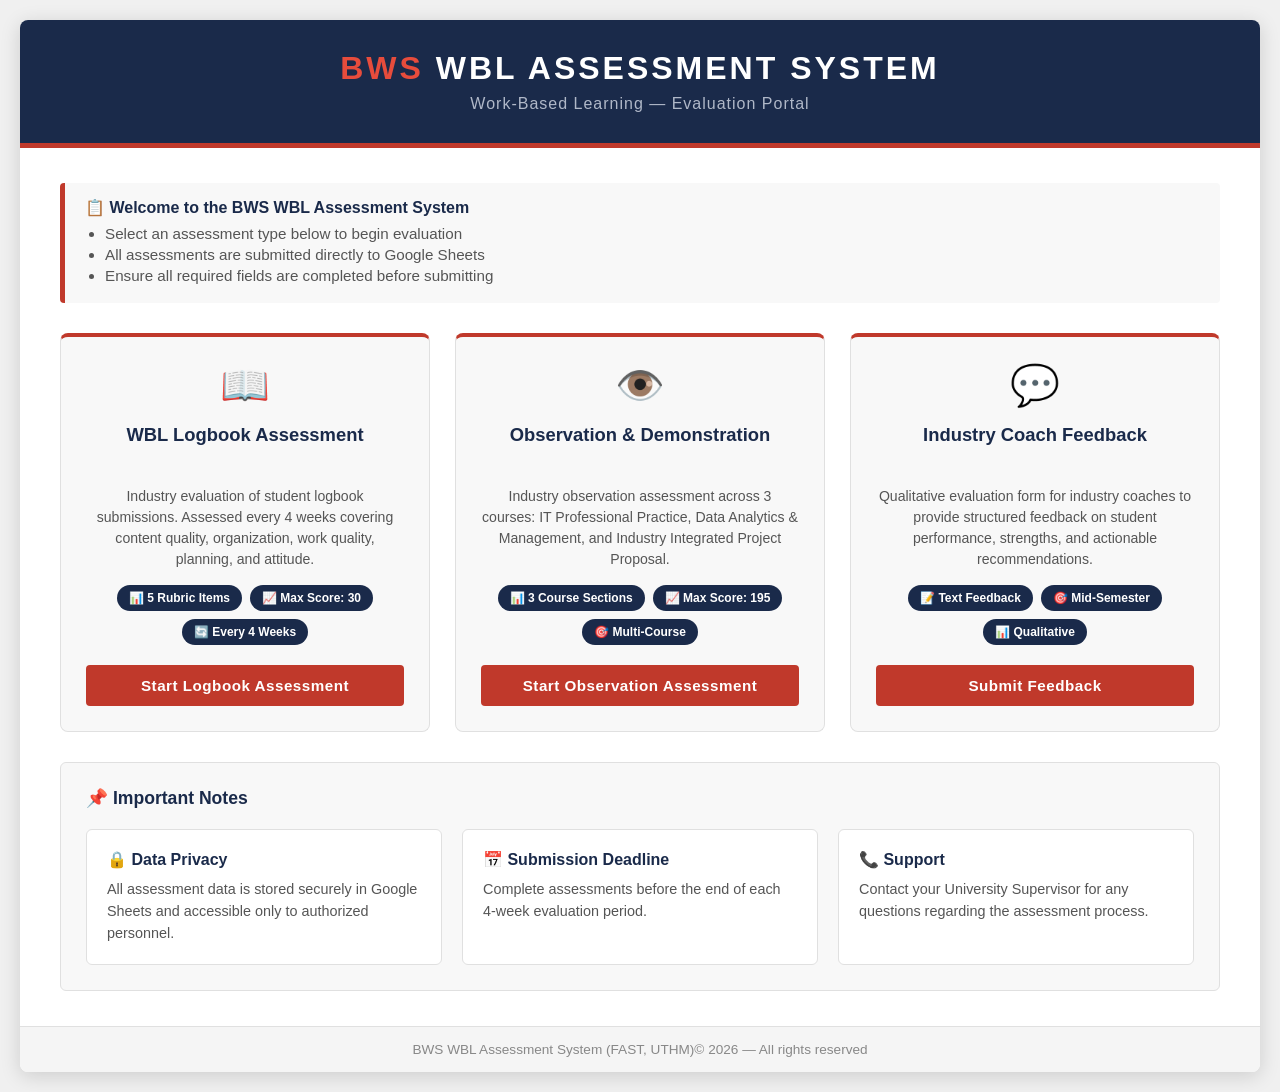
==== index.html @ a14b187d "Add files via upload" ====
<!DOCTYPE html>
<html lang="en">
<head>
    <meta charset="UTF-8">
    <meta name="viewport" content="width=device-width, initial-scale=1.0">
    <title>BWS WBL Assessment System</title>
    <link rel="stylesheet" href="css/style.css">
    <style>
        /* Additional styles for 3-column layout */
        .card-grid {
            display: grid;
            grid-template-columns: repeat(3, 1fr);
            gap: 25px;
            margin-bottom: 30px;
        }

        .assessment-card {
            background: #f8f8f8;
            border-radius: 8px;
            padding: 25px;
            border: 1px solid #e0e0e0;
            text-align: center;
            transition: all 0.3s;
            border-top: 4px solid #c0392b;
            display: flex;
            flex-direction: column;
        }

        .assessment-card:hover {
            box-shadow: 0 8px 25px rgba(0,0,0,0.1);
            transform: translateY(-3px);
        }

        .card-icon {
            font-size: 2.5em;
            margin-bottom: 15px;
        }

        .assessment-card h2 {
            color: #1a2a4a;
            margin-bottom: 12px;
            font-size: 1.15em;
            min-height: 50px;
        }

        .card-description {
            color: #555;
            line-height: 1.5;
            margin-bottom: 15px;
            font-size: 0.88em;
            flex-grow: 1;
        }

        .card-details {
            display: flex;
            justify-content: center;
            gap: 8px;
            margin-bottom: 20px;
            flex-wrap: wrap;
        }

        .detail-item {
            background: #1a2a4a;
            color: white;
            padding: 6px 12px;
            border-radius: 20px;
            font-size: 0.75em;
            font-weight: 600;
        }

        .card-btn {
            display: inline-block;
            background: #c0392b;
            color: white;
            padding: 12px 25px;
            border-radius: 4px;
            text-decoration: none;
            font-weight: 700;
            font-size: 0.95em;
            transition: all 0.3s;
            letter-spacing: 0.5px;
            margin-top: auto;
        }

        .card-btn:hover {
            background: #a93226;
            box-shadow: 0 4px 15px rgba(192, 57, 43, 0.4);
            transform: translateY(-1px);
        }

        /* Responsive: Stack on smaller screens */
        @media (max-width: 1024px) {
            .card-grid {
                grid-template-columns: repeat(2, 1fr);
            }
        }

        @media (max-width: 768px) {
            .card-grid {
                grid-template-columns: 1fr;
            }
            .assessment-card h2 {
                min-height: auto;
            }
        }
    </style>
</head>
<body>
    <div class="container">
        <!-- Header -->
        <div class="header">
            <h1><span class="bws">BWS</span> WBL ASSESSMENT SYSTEM</h1>
            <p class="subtitle">Work-Based Learning — Evaluation Portal</p>
        </div>

        <div class="content">
            <!-- Instructions -->
            <div class="instructions">
                <h3>📋 Welcome to the BWS WBL Assessment System</h3>
                <ul>
                    <li>Select an assessment type below to begin evaluation</li>
                    <li>All assessments are submitted directly to Google Sheets</li>
                    <li>Ensure all required fields are completed before submitting</li>
                </ul>
            </div>

            <!-- Assessment Selection Cards - 3 in One Row -->
            <div class="card-grid">
                <!-- Card 1: Logbook -->
                <div class="assessment-card">
                    <div class="card-icon">📖</div>
                    <h2>WBL Logbook Assessment</h2>
                    <p class="card-description">
                        Industry evaluation of student logbook submissions. Assessed every 4 weeks covering content quality, organization, work quality, planning, and attitude.
                    </p>
                    <div class="card-details">
                        <span class="detail-item">📊 5 Rubric Items</span>
                        <span class="detail-item">📈 Max Score: 30</span>
                        <span class="detail-item">🔄 Every 4 Weeks</span>
                    </div>
                    <a href="logbook.html" class="card-btn">Start Logbook Assessment</a>
                </div>

                <!-- Card 2: Observation -->
                <div class="assessment-card">
                    <div class="card-icon">👁️</div>
                    <h2>Observation & Demonstration</h2>
                    <p class="card-description">
                        Industry observation assessment across 3 courses: IT Professional Practice, Data Analytics & Management, and Industry Integrated Project Proposal.
                    </p>
                    <div class="card-details">
                        <span class="detail-item">📊 3 Course Sections</span>
                        <span class="detail-item">📈 Max Score: 195</span>
                        <span class="detail-item">🎯 Multi-Course</span>
                    </div>
                    <a href="observation.html" class="card-btn">Start Observation Assessment</a>
                </div>

                <!-- Card 3: Feedback -->
                <div class="assessment-card">
                    <div class="card-icon">💬</div>
                    <h2>Industry Coach Feedback</h2>
                    <p class="card-description">
                        Qualitative evaluation form for industry coaches to provide structured feedback on student performance, strengths, and actionable recommendations.
                    </p>
                    <div class="card-details">
                        <span class="detail-item">📝 Text Feedback</span>
                        <span class="detail-item">🎯 Mid-Semester</span>
                        <span class="detail-item">📊 Qualitative</span>
                    </div>
                    <a href="feedback.html" class="card-btn">Submit Feedback</a>
                </div>
            </div>

            <!-- Quick Info -->
            <div class="info-section">
                <h3>📌 Important Notes</h3>
                <div class="info-grid">
                    <div class="info-item">
                        <h4>🔒 Data Privacy</h4>
                        <p>All assessment data is stored securely in Google Sheets and accessible only to authorized personnel.</p>
                    </div>
                    <div class="info-item">
                        <h4>📅 Submission Deadline</h4>
                        <p>Complete assessments before the end of each 4-week evaluation period.</p>
                    </div>
                    <div class="info-item">
                        <h4>📞 Support</h4>
                        <p>Contact your University Supervisor for any questions regarding the assessment process.</p>
                    </div>
                </div>
            </div>
        </div>

        <!-- Footer -->
        <div class="footer">
            BWS WBL Assessment System (FAST, UTHM)&copy; 2026 — All rights reserved
        </div>
    </div>
</body>
</html>
---- css/style.css ----
/* ===== RESET & BASE ===== */
* {
    margin: 0;
    padding: 0;
    box-sizing: border-box;
}

body {
    font-family: 'Segoe UI', Tahoma, Geneva, Verdana, sans-serif;
    background-color: #f0f0f0;
    min-height: 100vh;
    padding: 20px;
    color: #333;
}

.container {
    max-width: 1400px;
    margin: 0 auto;
    background: white;
    border-radius: 8px;
    box-shadow: 0 4px 20px rgba(0,0,0,0.15);
    overflow: hidden;
}

/* ===== HEADER ===== */
.header {
    background: #1a2a4a;
    padding: 30px 40px;
    text-align: center;
    border-bottom: 5px solid #c0392b;
    position: relative;
}

.header h1 {
    color: #ffffff;
    font-size: 2em;
    letter-spacing: 3px;
    font-weight: 700;
}

.header h1 span.bws {
    color: #e74c3c;
}

.header .subtitle {
    color: #b0b8c8;
    font-size: 1em;
    margin-top: 8px;
    letter-spacing: 1px;
}

/* Back Button */
.back-btn {
    position: absolute;
    left: 20px;
    top: 50%;
    transform: translateY(-50%);
    background: rgba(255,255,255,0.1);
    color: white;
    padding: 10px 20px;
    border-radius: 4px;
    text-decoration: none;
    font-weight: 600;
    font-size: 0.9em;
    transition: background 0.3s;
    border: 1px solid rgba(255,255,255,0.2);
}

.back-btn:hover {
    background: rgba(255,255,255,0.2);
}

/* ===== CONTENT ===== */
.content {
    padding: 35px 40px;
}

/* ===== INSTRUCTIONS ===== */
.instructions {
    background: #f8f8f8;
    border-left: 5px solid #c0392b;
    padding: 15px 20px;
    margin-bottom: 30px;
    border-radius: 4px;
}

.instructions h3 {
    color: #1a2a4a;
    margin-bottom: 8px;
    font-size: 1em;
}

.instructions ul {
    color: #555;
    margin-left: 20px;
}

.instructions li {
    margin-bottom: 4px;
    font-size: 0.95em;
}

.required {
    color: #c0392b;
}

/* ===== FORM SECTION ===== */
.form-section {
    background: #f5f5f5;
    padding: 25px;
    border-radius: 6px;
    margin-bottom: 30px;
    border: 1px solid #e0e0e0;
}

.section-title {
    font-size: 1.2em;
    color: #1a2a4a;
    margin-bottom: 20px;
    font-weight: 700;
    padding-bottom: 10px;
    border-bottom: 2px solid #c0392b;
}

.form-row {
    display: grid;
    grid-template-columns: repeat(auto-fit, minmax(280px, 1fr));
    gap: 18px;
    margin-bottom: 18px;
}

.form-group {
    display: flex;
    flex-direction: column;
}

.form-group label {
    font-weight: 600;
    color: #1a2a4a;
    margin-bottom: 6px;
    font-size: 0.9em;
}

input, select {
    padding: 10px 12px;
    border: 1px solid #ccc;
    border-radius: 4px;
    font-size: 0.95em;
    transition: border-color 0.3s;
}

input:focus, select:focus {
    outline: none;
    border-color: #1a2a4a;
    box-shadow: 0 0 0 2px rgba(26, 42, 74, 0.15);
}

/* ===== RUBRIC TABLE ===== */
.rubric-table {
    width: 100%;
    border-collapse: collapse;
    margin-top: 15px;
    background: white;
    border-radius: 4px;
    overflow: hidden;
    border: 1px solid #ddd;
}

.rubric-table thead th {
    background: #1a2a4a;
    color: white;
    padding: 14px 15px;
    text-align: center;
    font-weight: 600;
    font-size: 0.9em;
    letter-spacing: 0.5px;
}

.rubric-table thead th:first-child {
    text-align: left;
}

.rubric-table tbody td {
    padding: 14px 15px;
    border-bottom: 1px solid #e8e8e8;
    vertical-align: top;
}

.rubric-table tbody tr:nth-child(even) {
    background: #f9f9f9;
}

.rubric-table tbody tr:hover {
    background: #eef2f7;
}

.item-number {
    background: #c0392b;
    color: white;
    width: 28px;
    height: 28px;
    border-radius: 50%;
    display: inline-flex;
    align-items: center;
    justify-content: center;
    font-weight: 700;
    font-size: 0.85em;
    margin-right: 10px;
    flex-shrink: 0;
}

.item-cell {
    display: flex;
    flex-direction: column;
}

.item-title {
    font-weight: 700;
    color: #1a2a4a;
    font-size: 0.95em;
    margin-bottom: 8px;
}

.item-description {
    color: #555;
    font-size: 0.85em;
    line-height: 1.5;
}

.level-col {
    text-align: center;
    font-weight: 700;
    color: #c0392b;
    font-size: 1em;
    vertical-align: middle !important;
}

.score-dropdown {
    width: 130px;
    padding: 8px 10px;
    border: 1px solid #ccc;
    border-radius: 4px;
    font-size: 0.9em;
    cursor: pointer;
    background: white;
}

.score-dropdown:focus {
    outline: none;
    border-color: #1a2a4a;
}

.weightage-col {
    text-align: center;
    font-weight: 700;
    color: #1a2a4a;
    font-size: 1em;
    vertical-align: middle !important;
}

.score-col {
    text-align: center;
    font-weight: 700;
    font-size: 1.15em;
    color: #c0392b;
    vertical-align: middle !important;
}

/* ===== TOTAL SECTION ===== */
.total-section {
    background: #1a2a4a;
    color: white;
    padding: 20px 25px;
    border-radius: 6px;
    margin-top: 20px;
    display: flex;
    justify-content: flex-end;
    align-items: center;
    gap: 15px;
    border: 2px solid #c0392b;
}

.total-label {
    font-size: 1.2em;
    font-weight: 600;
    letter-spacing: 1px;
}

.total-score {
    font-size: 2.2em;
    font-weight: 700;
    color: #e74c3c;
}

.total-max {
    color: #b0b8c8;
    font-size: 1.1em;
}

/* ===== COURSE SECTION ===== */
.course-title {
    background: #1a2a4a;
    color: white;
    padding: 12px 20px;
    font-size: 1.1em;
    font-weight: 700;
    margin: 25px 0 15px 0;
    border-radius: 4px;
    border-left: 5px solid #c0392b;
}

.section-total {
    background: #c0392b;
    color: white;
    padding: 15px 20px;
    border-radius: 4px;
    margin-top: 15px;
    text-align: right;
    font-size: 1.2em;
    font-weight: 700;
}

.section-total span {
    color: #fff;
    margin-left: 10px;
    font-size: 1.4em;
}

.grand-total-section {
    background: linear-gradient(135deg, #1a2a4a 0%, #2c3e50 100%);
    color: white;
    padding: 25px 30px;
    border-radius: 6px;
    margin-top: 30px;
    display: flex;
    justify-content: flex-end;
    align-items: center;
    gap: 20px;
    border: 3px solid #c0392b;
}

.grand-total-label {
    font-size: 1.4em;
    font-weight: 700;
    letter-spacing: 1px;
}

.grand-total-score {
    font-size: 2.5em;
    font-weight: 700;
    color: #e74c3c;
}

.grand-total-max {
    color: #b0b8c8;
    font-size: 1.2em;
}

.total-row {
    background: #1a2a4a !important;
    color: white;
    font-weight: 700;
}

.total-row td {
    border-bottom: none;
}

.total-label {
    text-align: right;
    padding-right: 15px;
}

.total-value {
    color: #e74c3c;
    font-size: 1.2em;
}

/* ===== SUBMIT BUTTON ===== */
.submit-btn {
    background: #c0392b;
    color: white;
    padding: 16px 40px;
    border: none;
    border-radius: 4px;
    font-size: 1.1em;
    font-weight: 700;
    cursor: pointer;
    width: 100%;
    margin-top: 30px;
    transition: all 0.3s;
    letter-spacing: 1px;
}

.submit-btn:hover {
    background: #a93226;
    box-shadow: 0 4px 15px rgba(192, 57, 43, 0.4);
    transform: translateY(-1px);
}

.submit-btn:active {
    transform: translateY(0);
}

/* ===== MESSAGES ===== */
.success-message {
    display: none;
    background: #e8f5e9;
    border: 1px solid #a5d6a7;
    border-left: 5px solid #4caf50;
    color: #2e7d32;
    padding: 18px 20px;
    border-radius: 4px;
    margin-top: 20px;
    text-align: center;
    font-size: 1em;
    font-weight: 600;
}

.error-message {
    display: none;
    background: #ffebee;
    border: 1px solid #ef9a9a;
    border-left: 5px solid #c0392b;
    color: #c0392b;
    padding: 18px 20px;
    border-radius: 4px;
    margin-top: 20px;
    text-align: center;
    font-size: 1em;
    font-weight: 600;
}

/* ===== FOOTER ===== */
.footer {
    background: #f5f5f5;
    padding: 15px 40px;
    text-align: center;
    color: #888;
    font-size: 0.85em;
    border-top: 1px solid #e0e0e0;
}

/* ===== LANDING PAGE CARDS ===== */
.card-grid {
    display: grid;
    grid-template-columns: repeat(auto-fit, minmax(400px, 1fr));
    gap: 30px;
    margin-bottom: 30px;
}

.assessment-card {
    background: #f8f8f8;
    border-radius: 8px;
    padding: 30px;
    border: 1px solid #e0e0e0;
    text-align: center;
    transition: all 0.3s;
    border-top: 4px solid #c0392b;
}

.assessment-card:hover {
    box-shadow: 0 8px 25px rgba(0,0,0,0.1);
    transform: translateY(-3px);
}

.card-icon {
    font-size: 3em;
    margin-bottom: 15px;
}

.assessment-card h2 {
    color: #1a2a4a;
    margin-bottom: 15px;
    font-size: 1.3em;
}

.card-description {
    color: #555;
    line-height: 1.6;
    margin-bottom: 20px;
    font-size: 0.95em;
}

.card-details {
    display: flex;
    justify-content: center;
    gap: 15px;
    margin-bottom: 25px;
    flex-wrap: wrap;
}

.detail-item {
    background: #1a2a4a;
    color: white;
    padding: 8px 15px;
    border-radius: 20px;
    font-size: 0.85em;
    font-weight: 600;
}

.card-btn {
    display: inline-block;
    background: #c0392b;
    color: white;
    padding: 14px 30px;
    border-radius: 4px;
    text-decoration: none;
    font-weight: 700;
    font-size: 1em;
    transition: all 0.3s;
    letter-spacing: 0.5px;
}

.card-btn:hover {
    background: #a93226;
    box-shadow: 0 4px 15px rgba(192, 57, 43, 0.4);
    transform: translateY(-1px);
}

/* ===== INFO SECTION ===== */
.info-section {
    background: #f8f8f8;
    padding: 25px;
    border-radius: 6px;
    border: 1px solid #e0e0e0;
}

.info-section h3 {
    color: #1a2a4a;
    margin-bottom: 20px;
    font-size: 1.1em;
}

.info-grid {
    display: grid;
    grid-template-columns: repeat(auto-fit, minmax(250px, 1fr));
    gap: 20px;
}

.info-item {
    background: white;
    padding: 20px;
    border-radius: 6px;
    border: 1px solid #e0e0e0;
}

.info-item h4 {
    color: #1a2a4a;
    margin-bottom: 10px;
    font-size: 1em;
}

.info-item p {
    color: #555;
    line-height: 1.5;
    font-size: 0.9em;
}

/* ===== RESPONSIVE ===== */
@media (max-width: 768px) {
    .header {
        padding: 25px 20px;
    }
    .content {
        padding: 20px;
    }
    .form-row {
        grid-template-columns: 1fr;
    }
    .rubric-table {
        font-size: 0.85em;
    }
    .rubric-table th, .rubric-table td {
        padding: 10px 8px;
    }
    .score-dropdown {
        width: 110px;
    }
    .card-grid {
        grid-template-columns: 1fr;
    }
    .back-btn {
        position: static;
        transform: none;
        display: block;
        margin-bottom: 15px;
        text-align: center;
    }
	/* --- Back to Home Button Styles --- */
	.bottom-home-btn {
		display: inline-block;
		background: #1a2a4a; /* Navy */
		color: white;
		padding: 12px 28px;
		border-radius: 4px;
		text-decoration: none;
		font-weight: 600;
		font-size: 0.95em;
		transition: all 0.3s;
		border: 1px solid rgba(255,255,255,0.15);
	}

	.bottom-home-btn:hover {
		background: #2c3e50; /* Lighter Navy on hover */
		transform: translateY(-1px);
		box-shadow: 0 4px 12px rgba(26, 42, 74, 0.3);
	}
}
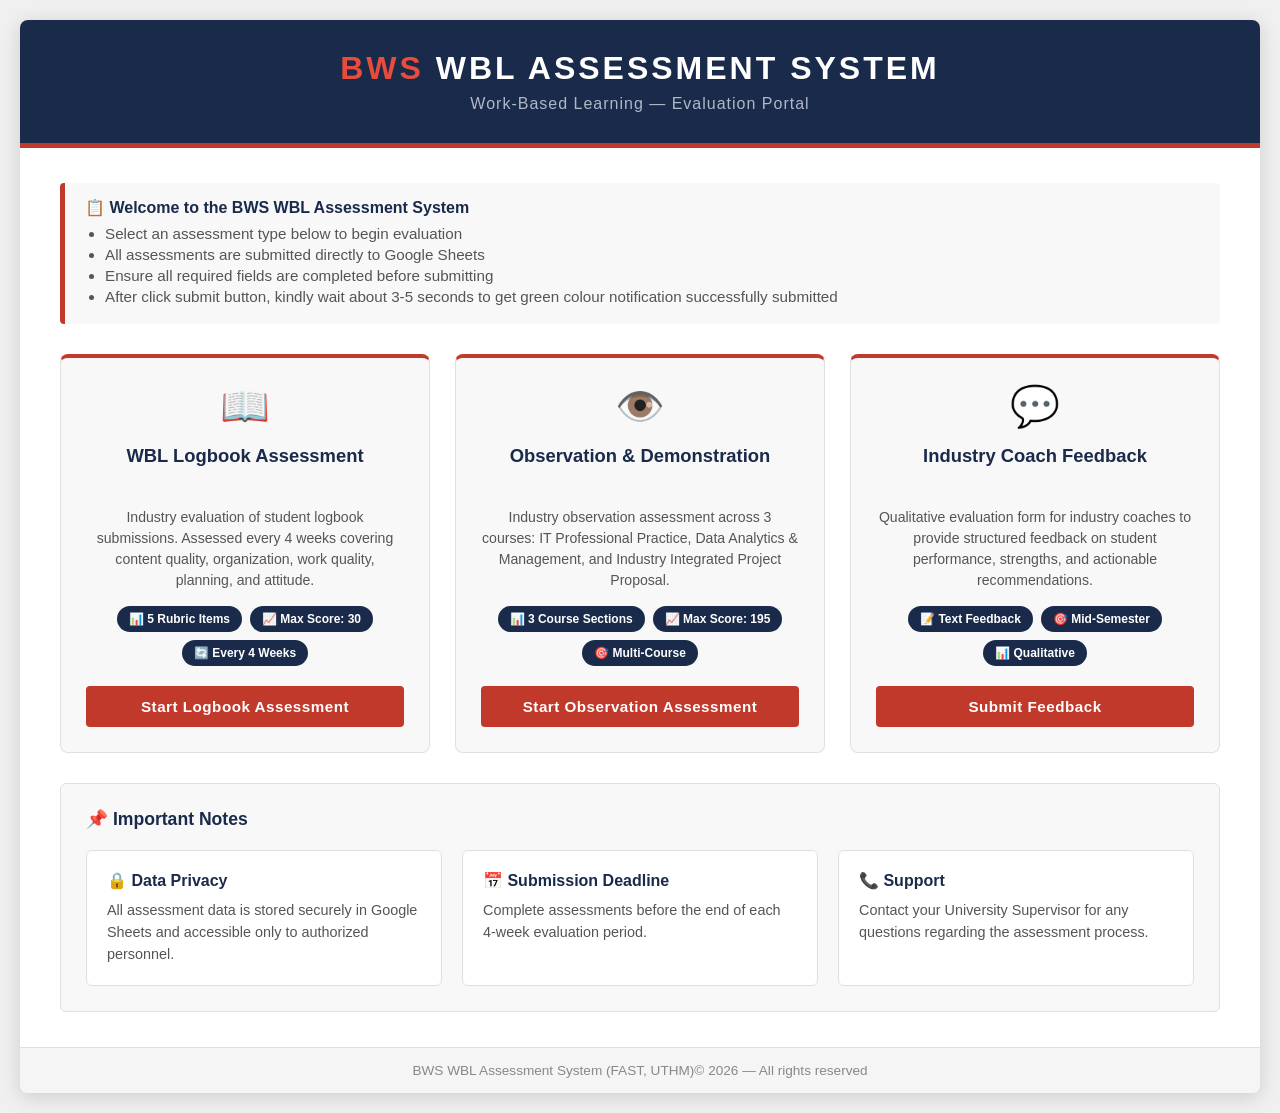
==== commit 6c6e2e43: "Update index.html" ====
--- a/index.html
+++ b/index.html
@@ -121,6 +121,7 @@
                     <li>Select an assessment type below to begin evaluation</li>
                     <li>All assessments are submitted directly to Google Sheets</li>
                     <li>Ensure all required fields are completed before submitting</li>
+                    <li>After click submit button, kindly wait about 3-5 seconds to get green colour notification successfully submitted</li>
                 </ul>
             </div>
 
@@ -198,4 +199,4 @@
         </div>
     </div>
 </body>
-</html>+</html>
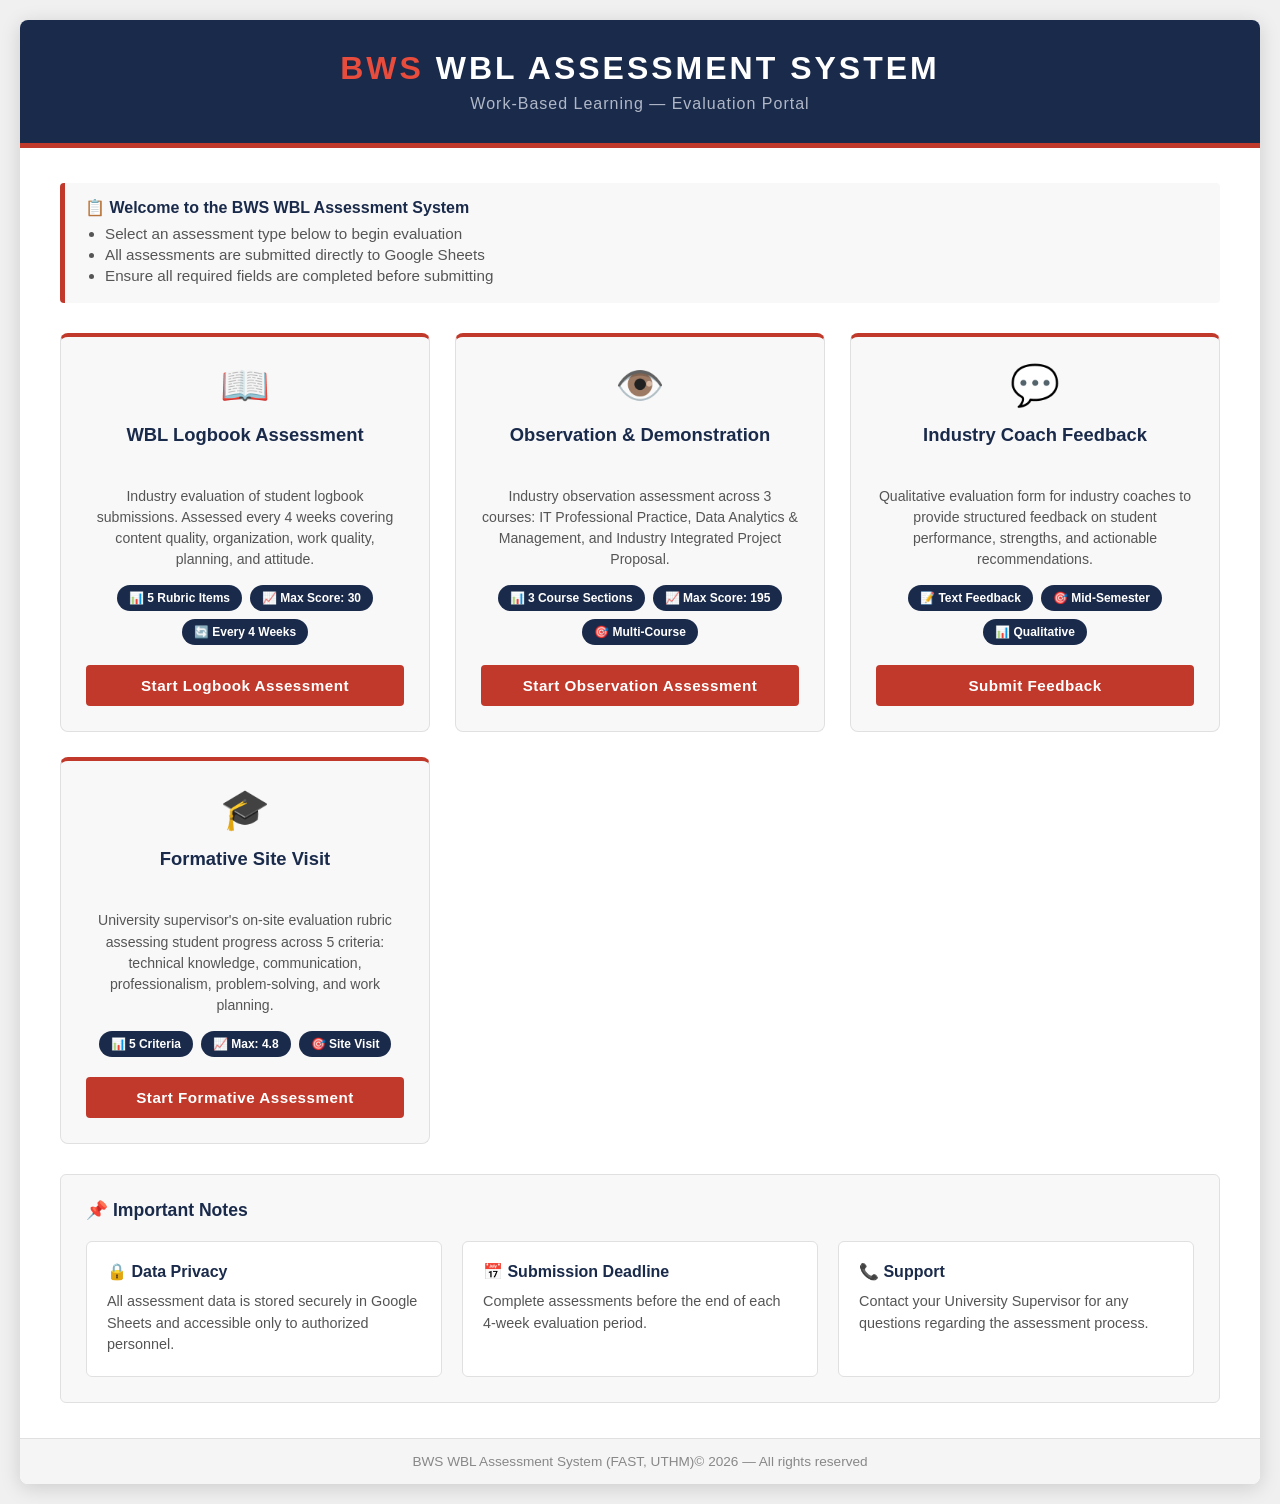
==== commit 5a0e2cf4: "Update index.html" ====
--- a/index.html
+++ b/index.html
@@ -121,7 +121,6 @@
                     <li>Select an assessment type below to begin evaluation</li>
                     <li>All assessments are submitted directly to Google Sheets</li>
                     <li>Ensure all required fields are completed before submitting</li>
-                    <li>After click submit button, kindly wait about 3-5 seconds to get green colour notification successfully submitted</li>
                 </ul>
             </div>
 
@@ -171,6 +170,24 @@
                     </div>
                     <a href="feedback.html" class="card-btn">Submit Feedback</a>
                 </div>
+				
+				<!-- Card 4: Formative Site Visit -->
+				<div class="assessment-card">
+					<div class="card-icon">🎓</div>
+					<h2>Formative Site Visit</h2>
+					<p class="card-description">
+						University supervisor's on-site evaluation rubric assessing student progress 
+						across 5 criteria: technical knowledge, communication, professionalism, 
+						problem-solving, and work planning.
+					</p>
+					<div class="card-details">
+						<span class="detail-item">📊 5 Criteria</span>
+						<span class="detail-item">📈 Max: 4.8</span>
+						<span class="detail-item">🎯 Site Visit</span>
+					</div>
+					<a href="formative.html" class="card-btn">Start Formative Assessment</a>
+				</div>
+				
             </div>
 
             <!-- Quick Info -->
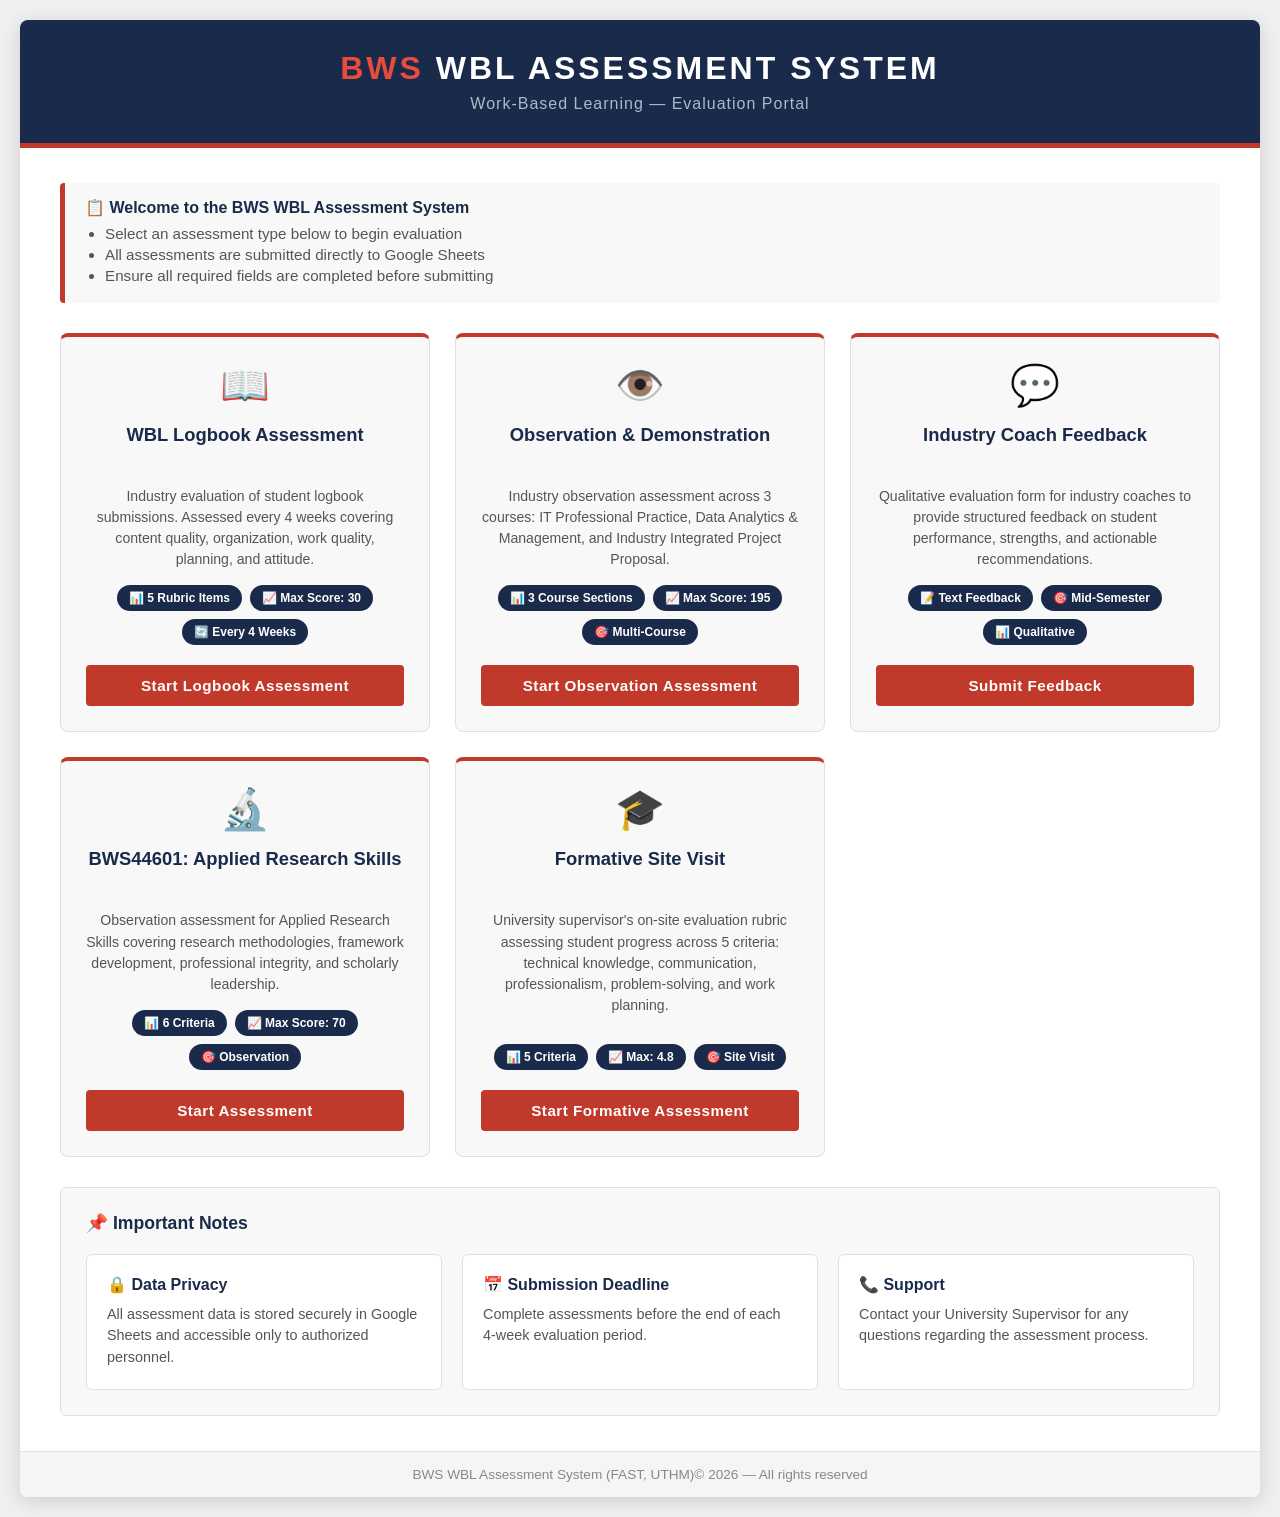
==== commit 82135dd1: "Update index.html" ====
--- a/index.html
+++ b/index.html
@@ -170,8 +170,25 @@
                     </div>
                     <a href="feedback.html" class="card-btn">Submit Feedback</a>
                 </div>
+
+				<!-- Card 4: BWS44601 Observation -->
+				<div class="assessment-card">
+					<div class="card-icon">🔬</div>
+					<h2>BWS44601: Applied Research Skills</h2>
+					<p class="card-description">
+						Observation assessment for Applied Research Skills covering research 
+						methodologies, framework development, professional integrity, and 
+						scholarly leadership.
+					</p>
+					<div class="card-details">
+						<span class="detail-item">📊 6 Criteria</span>
+						<span class="detail-item">📈 Max Score: 70</span>
+						<span class="detail-item">🎯 Observation</span>
+					</div>
+					<a href="observation_bws44601.html" class="card-btn">Start Assessment</a>
+				</div>
 				
-				<!-- Card 4: Formative Site Visit -->
+				<!-- Card 5: Formative Site Visit -->
 				<div class="assessment-card">
 					<div class="card-icon">🎓</div>
 					<h2>Formative Site Visit</h2>
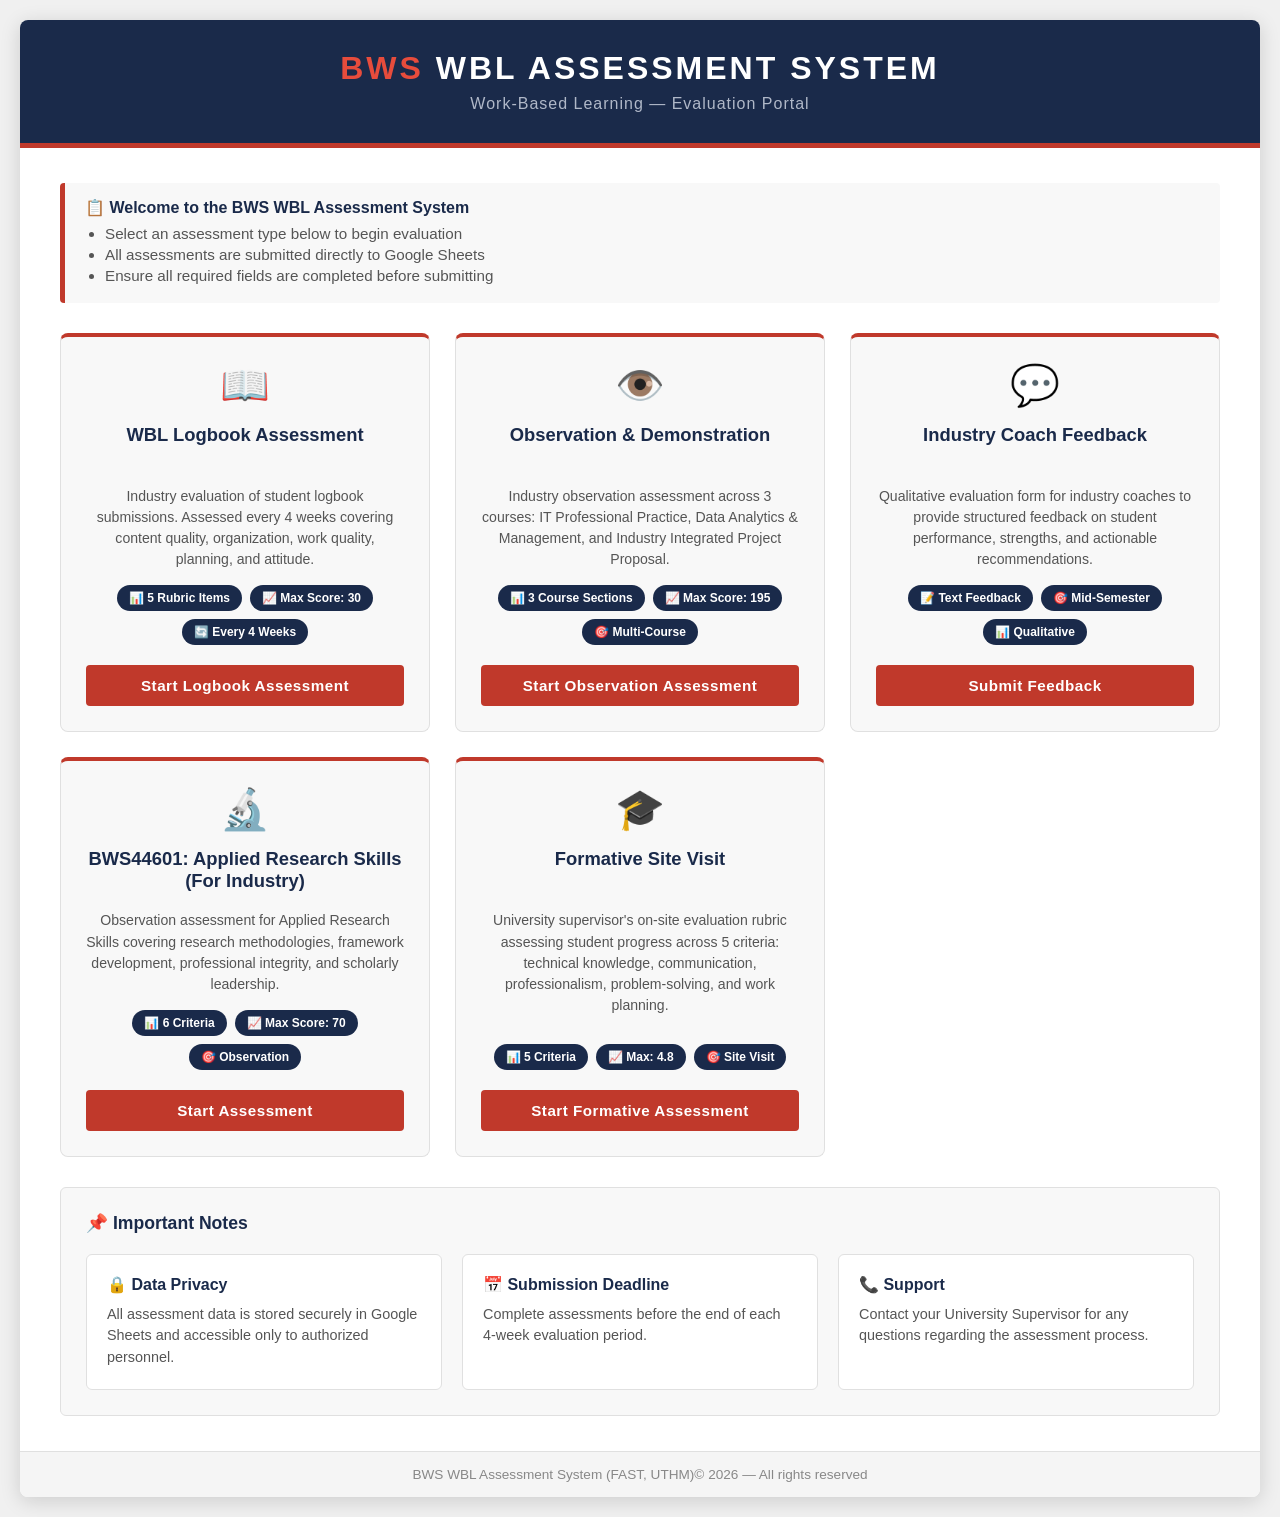
==== commit 48c1c0e2: "Update index.html" ====
--- a/index.html
+++ b/index.html
@@ -174,7 +174,7 @@
 				<!-- Card 4: BWS44601 Observation -->
 				<div class="assessment-card">
 					<div class="card-icon">🔬</div>
-					<h2>BWS44601: Applied Research Skills</h2>
+					<h2>BWS44601: Applied Research Skills (For Industry) </h2>
 					<p class="card-description">
 						Observation assessment for Applied Research Skills covering research 
 						methodologies, framework development, professional integrity, and 
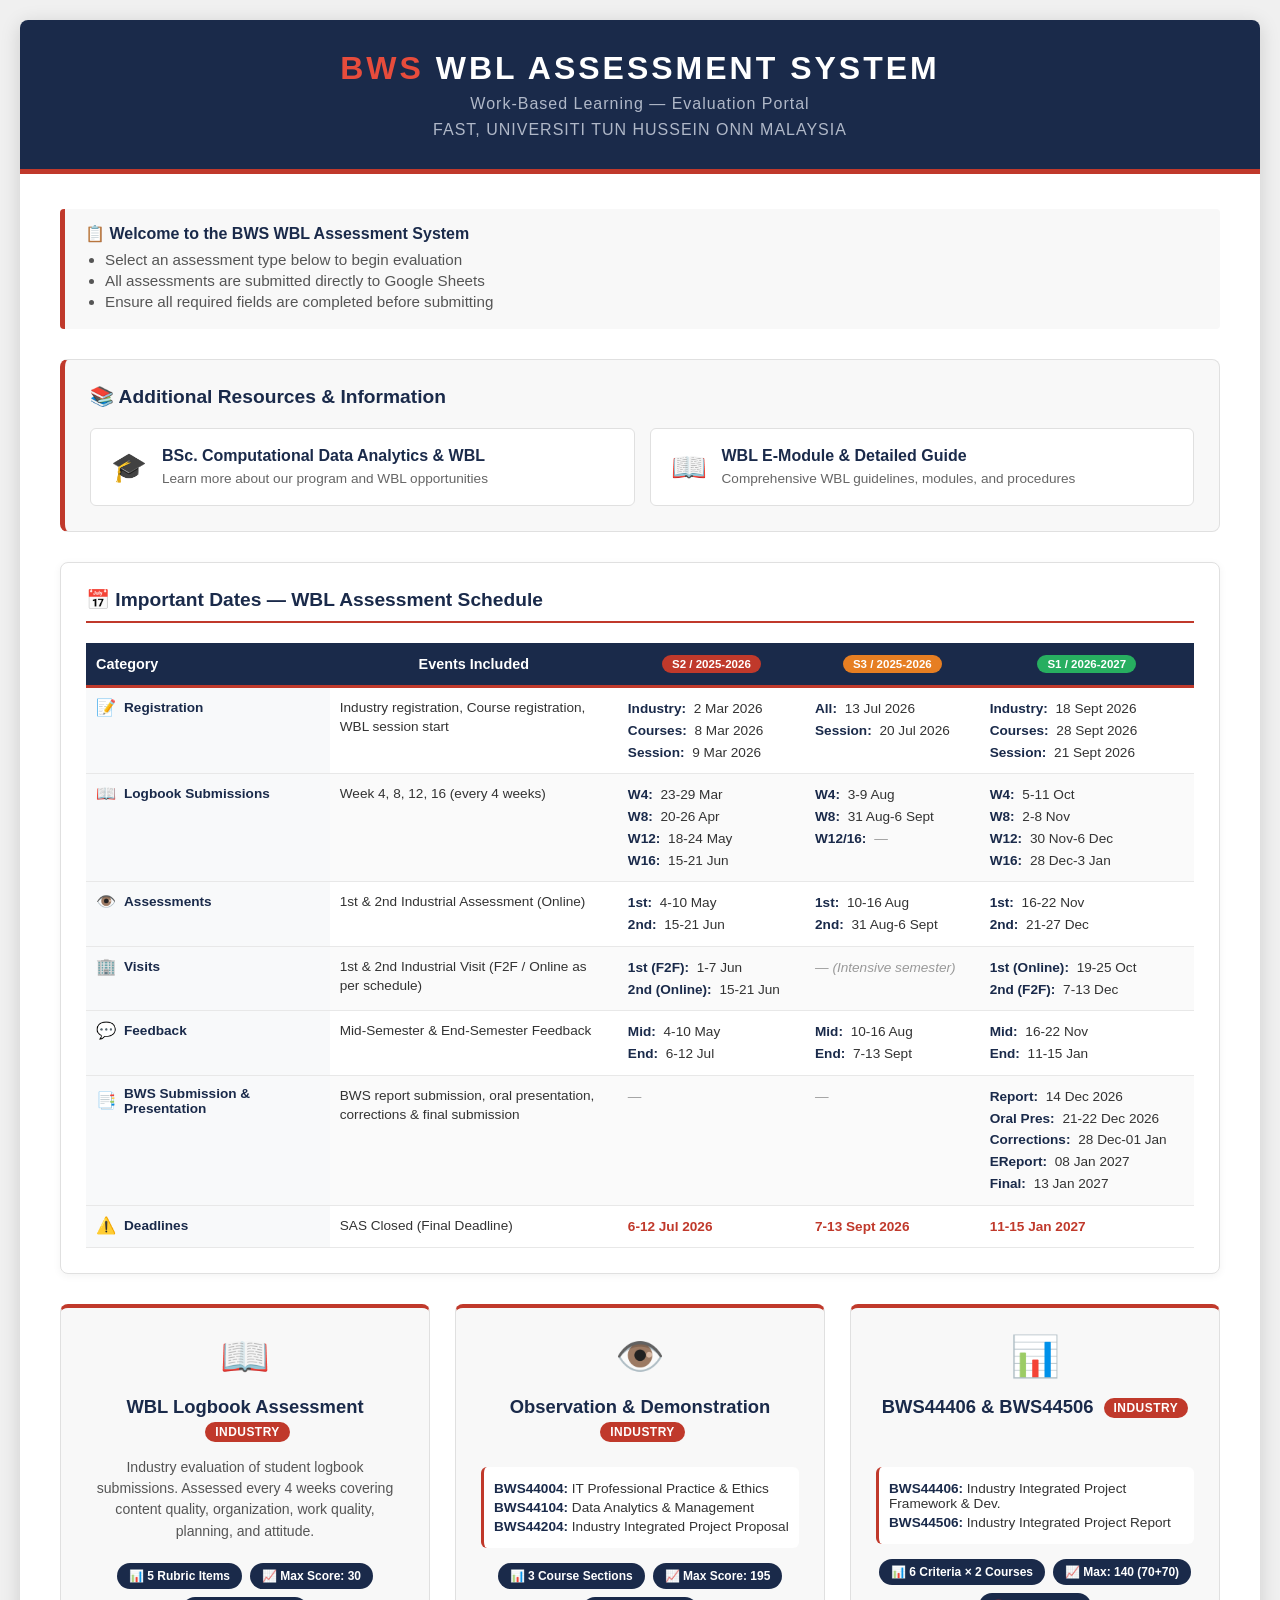
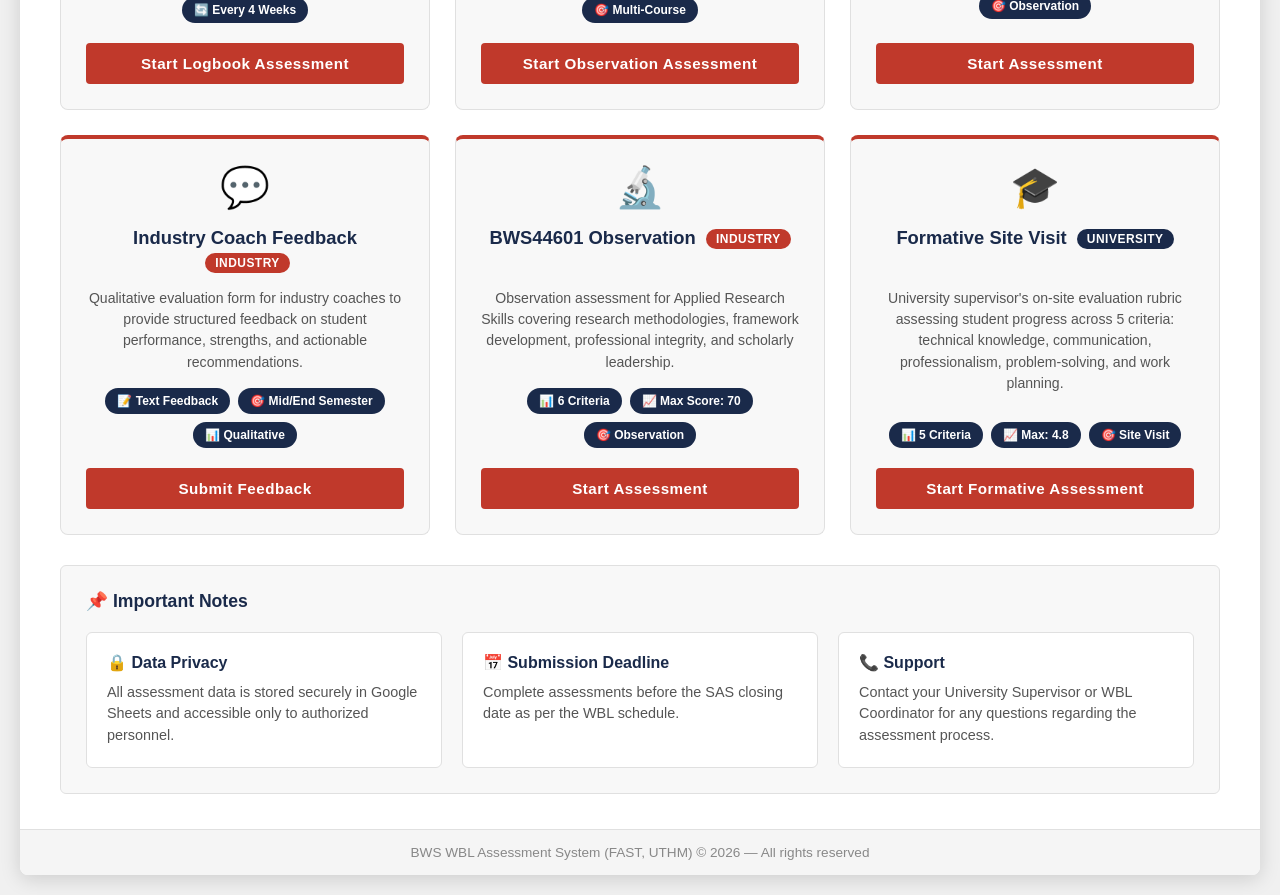
==== commit e4f64931: "Add files via upload" ====
--- a/index.html
+++ b/index.html
@@ -6,7 +6,7 @@
     <title>BWS WBL Assessment System</title>
     <link rel="stylesheet" href="css/style.css">
     <style>
-        /* Additional styles for 3-column layout */
+        /* Card grid - 3 columns */
         .card-grid {
             display: grid;
             grid-template-columns: repeat(3, 1fr);
@@ -41,6 +41,23 @@
             margin-bottom: 12px;
             font-size: 1.15em;
             min-height: 50px;
+            line-height: 1.3;
+        }
+
+        .role-badge {
+            font-size: 0.65em;
+            background: #c0392b;
+            color: white;
+            padding: 3px 10px;
+            border-radius: 12px;
+            vertical-align: middle;
+            margin-left: 5px;
+            font-weight: 600;
+            letter-spacing: 0.5px;
+        }
+
+        .role-badge.university {
+            background: #1a2a4a;
         }
 
         .card-description {
@@ -49,6 +66,25 @@
             margin-bottom: 15px;
             font-size: 0.88em;
             flex-grow: 1;
+        }
+
+        .course-list {
+            text-align: left;
+            margin: 10px 0 15px 0;
+            padding: 10px;
+            background: white;
+            border-radius: 6px;
+            border-left: 3px solid #c0392b;
+        }
+
+        .course-list p {
+            margin: 4px 0;
+            font-size: 0.85em;
+            color: #333;
+        }
+
+        .course-list strong {
+            color: #1a2a4a;
         }
 
         .card-details {
@@ -88,7 +124,184 @@
             transform: translateY(-1px);
         }
 
-        /* Responsive: Stack on smaller screens */
+        /* Additional Resources Section */
+        .resources-section {
+            background: #f8f8f8;
+            border: 1px solid #e0e0e0;
+            border-left: 5px solid #c0392b;
+            border-radius: 8px;
+            padding: 25px;
+            margin-bottom: 30px;
+        }
+
+        .resources-section h3 {
+            color: #1a2a4a;
+            margin-bottom: 20px;
+            font-size: 1.2em;
+        }
+
+        .resource-links {
+            display: grid;
+            grid-template-columns: repeat(auto-fit, minmax(300px, 1fr));
+            gap: 15px;
+        }
+
+        .resource-link {
+            display: flex;
+            align-items: center;
+            background: white;
+            padding: 18px 20px;
+            border-radius: 6px;
+            text-decoration: none;
+            color: #1a2a4a;
+            border: 1px solid #e0e0e0;
+            transition: all 0.3s;
+        }
+
+        .resource-link:hover {
+            border-color: #c0392b;
+            box-shadow: 0 4px 12px rgba(192, 57, 43, 0.15);
+            transform: translateY(-2px);
+        }
+
+        .resource-icon {
+            font-size: 1.8em;
+            margin-right: 15px;
+        }
+
+        .resource-text strong {
+            display: block;
+            color: #1a2a4a;
+            margin-bottom: 4px;
+            font-size: 1em;
+        }
+
+        .resource-text span {
+            font-size: 0.85em;
+            color: #666;
+        }
+
+        /* Important Dates Section - Simplified */
+        .dates-section {
+            background: white;
+            border: 1px solid #e0e0e0;
+            border-radius: 8px;
+            padding: 25px;
+            margin-bottom: 30px;
+            box-shadow: 0 2px 8px rgba(0,0,0,0.05);
+        }
+
+        .dates-section h3 {
+            color: #1a2a4a;
+            margin-bottom: 20px;
+            font-size: 1.2em;
+            border-bottom: 2px solid #c0392b;
+            padding-bottom: 10px;
+        }
+
+        .dates-table {
+            width: 100%;
+            border-collapse: collapse;
+            margin-top: 15px;
+        }
+
+        .dates-table thead th {
+            background: #1a2a4a;
+            color: white;
+            padding: 12px 10px;
+            text-align: center;
+            font-weight: 700;
+            font-size: 0.9em;
+            border-bottom: 3px solid #c0392b;
+        }
+
+        .dates-table thead th:first-child {
+            text-align: left;
+            width: 22%;
+        }
+
+        .dates-table thead th:nth-child(2) {
+            width: 26%;
+        }
+
+        .dates-table tbody td {
+            padding: 10px 10px;
+            border-bottom: 1px solid #e8e8e8;
+            font-size: 0.85em;
+            color: #333;
+            vertical-align: top;
+        }
+
+        .dates-table tbody td:first-child {
+            font-weight: 700;
+            color: #1a2a4a;
+            background: #f8f9fa;
+        }
+
+        .dates-table tbody tr:nth-child(even) {
+            background: #fafafa;
+        }
+
+        .dates-table tbody tr:hover {
+            background: #eef2f7;
+        }
+
+        .category-cell {
+            display: flex;
+            align-items: center;
+            gap: 8px;
+        }
+
+        .category-icon {
+            font-size: 1.2em;
+        }
+
+        .events-list {
+            color: #555;
+            font-size: 0.9em;
+            line-height: 1.4;
+        }
+
+        .semester-dates {
+            font-size: 0.85em;
+            line-height: 1.6;
+        }
+
+        .semester-dates .sem-label {
+            display: inline-block;
+            font-weight: 700;
+            color: #1a2a4a;
+            margin-right: 4px;
+        }
+
+        .semester-dates .sem-date {
+            color: #333;
+        }
+
+        .semester-dates .sem-na {
+            color: #999;
+            font-style: italic;
+        }
+
+        .semester-badge {
+            display: inline-block;
+            background: #c0392b;
+            color: white;
+            padding: 3px 10px;
+            border-radius: 20px;
+            font-size: 0.8em;
+            font-weight: 600;
+        }
+
+        .semester-badge.short {
+            background: #e67e22;
+        }
+
+        .semester-badge.s1 {
+            background: #27ae60;
+        }
+
+        /* Responsive */
         @media (max-width: 1024px) {
             .card-grid {
                 grid-template-columns: repeat(2, 1fr);
@@ -101,6 +314,42 @@
             }
             .assessment-card h2 {
                 min-height: auto;
+            }
+            .dates-table {
+                font-size: 0.8em;
+            }
+            .dates-table thead th,
+            .dates-table tbody td {
+                padding: 8px 6px;
+            }
+            .resource-links {
+                grid-template-columns: 1fr;
+            }
+        }
+
+        @media (max-width: 600px) {
+            .dates-table thead {
+                display: none;
+            }
+            .dates-table tbody tr {
+                display: block;
+                margin-bottom: 15px;
+                border: 1px solid #ddd;
+                border-radius: 6px;
+                padding: 10px;
+            }
+            .dates-table tbody td {
+                display: block;
+                text-align: left !important;
+                padding: 8px 5px;
+                border-bottom: none;
+            }
+            .dates-table tbody td:first-child {
+                background: #1a2a4a;
+                color: white;
+                border-radius: 4px;
+                margin-bottom: 5px;
+                padding: 10px;
             }
         }
     </style>
@@ -111,6 +360,7 @@
         <div class="header">
             <h1><span class="bws">BWS</span> WBL ASSESSMENT SYSTEM</h1>
             <p class="subtitle">Work-Based Learning — Evaluation Portal</p>
+			<p class="subtitle">FAST, UNIVERSITI TUN HUSSEIN ONN MALAYSIA</p>
         </div>
 
         <div class="content">
@@ -124,12 +374,202 @@
                 </ul>
             </div>
 
-            <!-- Assessment Selection Cards - 3 in One Row -->
+            <!-- Additional Resources Section -->
+            <div class="resources-section">
+                <h3>📚 Additional Resources & Information</h3>
+                <div class="resource-links">
+                    <a href="https://logmac11.github.io/codatyx/index.html" target="_blank" class="resource-link">
+                        <span class="resource-icon">🎓</span>
+                        <div class="resource-text">
+                            <strong>BSc. Computational Data Analytics & WBL</strong>
+                            <span>Learn more about our program and WBL opportunities</span>
+                        </div>
+                    </a>
+                    <a href="https://sites.google.com/uthm.edu.my/e-modulewblbws/home?authuser=0" target="_blank" class="resource-link">
+                        <span class="resource-icon">📖</span>
+                        <div class="resource-text">
+                            <strong>WBL E-Module & Detailed Guide</strong>
+                            <span>Comprehensive WBL guidelines, modules, and procedures</span>
+                        </div>
+                    </a>
+                </div>
+            </div>
+
+            <!-- Important Dates Section - Simplified -->
+            <div class="dates-section">
+                <h3>📅 Important Dates — WBL Assessment Schedule</h3>
+                <table class="dates-table">
+                    <thead>
+                        <tr>
+                            <th>Category</th>
+                            <th>Events Included</th>
+                            <th><span class="semester-badge">S2 / 2025-2026</span></th>
+                            <th><span class="semester-badge short">S3 / 2025-2026</span></th>
+                            <th><span class="semester-badge s1">S1 / 2026-2027</span></th>
+                        </tr>
+                    </thead>
+                    <tbody>
+                        <tr>
+                            <td>
+                                <div class="category-cell">
+                                    <span class="category-icon">📝</span>
+                                    Registration
+                                </div>
+                            </td>
+                            <td class="events-list">Industry registration, Course registration, WBL session start</td>
+                            <td class="semester-dates">
+                                <span class="sem-label">Industry:</span> <span class="sem-date">2 Mar 2026</span><br>
+                                <span class="sem-label">Courses:</span> <span class="sem-date">8 Mar 2026</span><br>
+                                <span class="sem-label">Session:</span> <span class="sem-date">9 Mar 2026</span>
+                            </td>
+                            <td class="semester-dates">
+                                <span class="sem-label">All:</span> <span class="sem-date">13 Jul 2026</span><br>
+                                <span class="sem-label">Session:</span> <span class="sem-date">20 Jul 2026</span>
+                            </td>
+                            <td class="semester-dates">
+                                <span class="sem-label">Industry:</span> <span class="sem-date">18 Sept 2026</span><br>
+                                <span class="sem-label">Courses:</span> <span class="sem-date">28 Sept 2026</span><br>
+                                <span class="sem-label">Session:</span> <span class="sem-date">21 Sept 2026</span>
+                            </td>
+                        </tr>
+                        <tr>
+                            <td>
+                                <div class="category-cell">
+                                    <span class="category-icon">📖</span>
+                                    Logbook Submissions
+                                </div>
+                            </td>
+                            <td class="events-list">Week 4, 8, 12, 16 (every 4 weeks)</td>
+                            <td class="semester-dates">
+                                <span class="sem-label">W4:</span> <span class="sem-date">23-29 Mar</span><br>
+                                <span class="sem-label">W8:</span> <span class="sem-date">20-26 Apr</span><br>
+                                <span class="sem-label">W12:</span> <span class="sem-date">18-24 May</span><br>
+                                <span class="sem-label">W16:</span> <span class="sem-date">15-21 Jun</span>
+                            </td>
+                            <td class="semester-dates">
+                                <span class="sem-label">W4:</span> <span class="sem-date">3-9 Aug</span><br>
+                                <span class="sem-label">W8:</span> <span class="sem-date">31 Aug-6 Sept</span><br>
+                                <span class="sem-label">W12/16:</span> <span class="sem-na">—</span>
+                            </td>
+                            <td class="semester-dates">
+                                <span class="sem-label">W4:</span> <span class="sem-date">5-11 Oct</span><br>
+                                <span class="sem-label">W8:</span> <span class="sem-date">2-8 Nov</span><br>
+                                <span class="sem-label">W12:</span> <span class="sem-date">30 Nov-6 Dec</span><br>
+                                <span class="sem-label">W16:</span> <span class="sem-date">28 Dec-3 Jan</span>
+                            </td>
+                        </tr>
+                        <tr>
+                            <td>
+                                <div class="category-cell">
+                                    <span class="category-icon">👁️</span>
+                                    Assessments
+                                </div>
+                            </td>
+                            <td class="events-list">1st & 2nd Industrial Assessment (Online)</td>
+                            <td class="semester-dates">
+                                <span class="sem-label">1st:</span> <span class="sem-date">4-10 May</span><br>
+                                <span class="sem-label">2nd:</span> <span class="sem-date">15-21 Jun</span>
+                            </td>
+                            <td class="semester-dates">
+                                <span class="sem-label">1st:</span> <span class="sem-date">10-16 Aug</span><br>
+                                <span class="sem-label">2nd:</span> <span class="sem-date">31 Aug-6 Sept</span>
+                            </td>
+                            <td class="semester-dates">
+                                <span class="sem-label">1st:</span> <span class="sem-date">16-22 Nov</span><br>
+                                <span class="sem-label">2nd:</span> <span class="sem-date">21-27 Dec</span>
+                            </td>
+                        </tr>
+                        <tr>
+                            <td>
+                                <div class="category-cell">
+                                    <span class="category-icon">🏢</span>
+                                    Visits
+                                </div>
+                            </td>
+                            <td class="events-list">1st & 2nd Industrial Visit (F2F / Online as per schedule)</td>
+                            <td class="semester-dates">
+                                <span class="sem-label">1st (F2F):</span> <span class="sem-date">1-7 Jun</span><br>
+                                <span class="sem-label">2nd (Online):</span> <span class="sem-date">15-21 Jun</span>
+                            </td>
+                            <td class="semester-dates">
+                                <span class="sem-na">— (Intensive semester)</span>
+                            </td>
+                            <td class="semester-dates">
+                                <span class="sem-label">1st (Online):</span> <span class="sem-date">19-25 Oct</span><br>
+                                <span class="sem-label">2nd (F2F):</span> <span class="sem-date">7-13 Dec</span>
+                            </td>
+                        </tr>
+                        <tr>
+                            <td>
+                                <div class="category-cell">
+                                    <span class="category-icon">💬</span>
+                                    Feedback
+                                </div>
+                            </td>
+                            <td class="events-list">Mid-Semester & End-Semester Feedback</td>
+                            <td class="semester-dates">
+                                <span class="sem-label">Mid:</span> <span class="sem-date">4-10 May</span><br>
+                                <span class="sem-label">End:</span> <span class="sem-date">6-12 Jul</span>
+                            </td>
+                            <td class="semester-dates">
+                                <span class="sem-label">Mid:</span> <span class="sem-date">10-16 Aug</span><br>
+                                <span class="sem-label">End:</span> <span class="sem-date">7-13 Sept</span>
+                            </td>
+                            <td class="semester-dates">
+                                <span class="sem-label">Mid:</span> <span class="sem-date">16-22 Nov</span><br>
+                                <span class="sem-label">End:</span> <span class="sem-date">11-15 Jan</span>
+                            </td>
+                        </tr>
+                        <tr>
+                            <td>
+                                <div class="category-cell">
+                                    <span class="category-icon">📑</span>
+                                    BWS Submission & Presentation
+                                </div>
+                            </td>
+                            <td class="events-list">BWS report submission, oral presentation, corrections & final submission</td>
+                            <td class="semester-dates">
+                                <span class="sem-na">—</span>
+                            </td>
+                            <td class="semester-dates">
+                                <span class="sem-na">—</span>
+                            </td>
+                            <td class="semester-dates">
+                                <span class="sem-label">Report:</span> <span class="sem-date">14 Dec 2026</span><br>
+                                <span class="sem-label">Oral Pres:</span> <span class="sem-date">21-22 Dec 2026</span><br>
+                                <span class="sem-label">Corrections:</span> <span class="sem-date">28 Dec-01 Jan</span><br>
+                                <span class="sem-label">EReport:</span> <span class="sem-date">08 Jan 2027</span><br>
+                                <span class="sem-label">Final:</span> <span class="sem-date">13 Jan 2027</span>
+                            </td>
+                        </tr>
+                        <tr>
+                            <td>
+                                <div class="category-cell">
+                                    <span class="category-icon">⚠️</span>
+                                    Deadlines
+                                </div>
+                            </td>
+                            <td class="events-list">SAS Closed (Final Deadline)</td>
+                            <td class="semester-dates">
+                                <span class="sem-date" style="font-weight: 700; color: #c0392b;">6-12 Jul 2026</span>
+                            </td>
+                            <td class="semester-dates">
+                                <span class="sem-date" style="font-weight: 700; color: #c0392b;">7-13 Sept 2026</span>
+                            </td>
+                            <td class="semester-dates">
+                                <span class="sem-date" style="font-weight: 700; color: #c0392b;">11-15 Jan 2027</span>
+                            </td>
+                        </tr>
+                    </tbody>
+                </table>
+            </div>
+
+            <!-- Assessment Selection Cards -->
             <div class="card-grid">
                 <!-- Card 1: Logbook -->
                 <div class="assessment-card">
                     <div class="card-icon">📖</div>
-                    <h2>WBL Logbook Assessment</h2>
+                    <h2>WBL Logbook Assessment <span class="role-badge">INDUSTRY</span></h2>
                     <p class="card-description">
                         Industry evaluation of student logbook submissions. Assessed every 4 weeks covering content quality, organization, work quality, planning, and attitude.
                     </p>
@@ -144,10 +584,12 @@
                 <!-- Card 2: Observation -->
                 <div class="assessment-card">
                     <div class="card-icon">👁️</div>
-                    <h2>Observation & Demonstration</h2>
-                    <p class="card-description">
-                        Industry observation assessment across 3 courses: IT Professional Practice, Data Analytics & Management, and Industry Integrated Project Proposal.
-                    </p>
+                    <h2>Observation & Demonstration <span class="role-badge">INDUSTRY</span></h2>
+                    <div class="course-list">
+                        <p><strong>BWS44004:</strong> IT Professional Practice & Ethics</p>
+                        <p><strong>BWS44104:</strong> Data Analytics & Management</p>
+                        <p><strong>BWS44204:</strong> Industry Integrated Project Proposal</p>
+                    </div>
                     <div class="card-details">
                         <span class="detail-item">📊 3 Course Sections</span>
                         <span class="detail-item">📈 Max Score: 195</span>
@@ -155,56 +597,67 @@
                     </div>
                     <a href="observation.html" class="card-btn">Start Observation Assessment</a>
                 </div>
-
-                <!-- Card 3: Feedback -->
+                
+                <!-- Card 3: BWS44406 & BWS44506 -->
+                <div class="assessment-card">
+                    <div class="card-icon">📊</div>
+                    <h2>BWS44406 & BWS44506 <span class="role-badge">INDUSTRY</span></h2>
+                    <div class="course-list">
+                        <p><strong>BWS44406:</strong> Industry Integrated Project Framework & Dev.</p>
+                        <p><strong>BWS44506:</strong> Industry Integrated Project Report</p>
+                    </div>
+                    <div class="card-details">
+                        <span class="detail-item">📊 6 Criteria × 2 Courses</span>
+                        <span class="detail-item">📈 Max: 140 (70+70)</span>
+                        <span class="detail-item">🎯 Observation</span>
+                    </div>
+                    <a href="observation_bws44406_44506.html" class="card-btn">Start Assessment</a>
+                </div>
+
+                <!-- Card 4: Feedback -->
                 <div class="assessment-card">
                     <div class="card-icon">💬</div>
-                    <h2>Industry Coach Feedback</h2>
+                    <h2>Industry Coach Feedback <span class="role-badge">INDUSTRY</span></h2>
                     <p class="card-description">
                         Qualitative evaluation form for industry coaches to provide structured feedback on student performance, strengths, and actionable recommendations.
                     </p>
                     <div class="card-details">
                         <span class="detail-item">📝 Text Feedback</span>
-                        <span class="detail-item">🎯 Mid-Semester</span>
+                        <span class="detail-item">🎯 Mid/End Semester</span>
                         <span class="detail-item">📊 Qualitative</span>
                     </div>
                     <a href="feedback.html" class="card-btn">Submit Feedback</a>
                 </div>
 
-				<!-- Card 4: BWS44601 Observation -->
-				<div class="assessment-card">
-					<div class="card-icon">🔬</div>
-					<h2>BWS44601: Applied Research Skills (For Industry) </h2>
-					<p class="card-description">
-						Observation assessment for Applied Research Skills covering research 
-						methodologies, framework development, professional integrity, and 
-						scholarly leadership.
-					</p>
-					<div class="card-details">
-						<span class="detail-item">📊 6 Criteria</span>
-						<span class="detail-item">📈 Max Score: 70</span>
-						<span class="detail-item">🎯 Observation</span>
-					</div>
-					<a href="observation_bws44601.html" class="card-btn">Start Assessment</a>
-				</div>
-				
-				<!-- Card 5: Formative Site Visit -->
-				<div class="assessment-card">
-					<div class="card-icon">🎓</div>
-					<h2>Formative Site Visit</h2>
-					<p class="card-description">
-						University supervisor's on-site evaluation rubric assessing student progress 
-						across 5 criteria: technical knowledge, communication, professionalism, 
-						problem-solving, and work planning.
-					</p>
-					<div class="card-details">
-						<span class="detail-item">📊 5 Criteria</span>
-						<span class="detail-item">📈 Max: 4.8</span>
-						<span class="detail-item">🎯 Site Visit</span>
-					</div>
-					<a href="formative.html" class="card-btn">Start Formative Assessment</a>
-				</div>
-				
+                <!-- Card 5: BWS44601 Observation -->
+                <div class="assessment-card">
+                    <div class="card-icon">🔬</div>
+                    <h2>BWS44601 Observation <span class="role-badge">INDUSTRY</span></h2>
+                    <p class="card-description">
+                        Observation assessment for Applied Research Skills covering research methodologies, framework development, professional integrity, and scholarly leadership.
+                    </p>
+                    <div class="card-details">
+                        <span class="detail-item">📊 6 Criteria</span>
+                        <span class="detail-item">📈 Max Score: 70</span>
+                        <span class="detail-item">🎯 Observation</span>
+                    </div>
+                    <a href="observation_bws44601.html" class="card-btn">Start Assessment</a>
+                </div>
+
+                <!-- Card 6: Formative Site Visit -->
+                <div class="assessment-card">
+                    <div class="card-icon">🎓</div>
+                    <h2>Formative Site Visit <span class="role-badge university">UNIVERSITY</span></h2>
+                    <p class="card-description">
+                        University supervisor's on-site evaluation rubric assessing student progress across 5 criteria: technical knowledge, communication, professionalism, problem-solving, and work planning.
+                    </p>
+                    <div class="card-details">
+                        <span class="detail-item">📊 5 Criteria</span>
+                        <span class="detail-item">📈 Max: 4.8</span>
+                        <span class="detail-item">🎯 Site Visit</span>
+                    </div>
+                    <a href="formative.html" class="card-btn">Start Formative Assessment</a>
+                </div>
             </div>
 
             <!-- Quick Info -->
@@ -217,11 +670,11 @@
                     </div>
                     <div class="info-item">
                         <h4>📅 Submission Deadline</h4>
-                        <p>Complete assessments before the end of each 4-week evaluation period.</p>
+                        <p>Complete assessments before the SAS closing date as per the WBL schedule.</p>
                     </div>
                     <div class="info-item">
                         <h4>📞 Support</h4>
-                        <p>Contact your University Supervisor for any questions regarding the assessment process.</p>
+                        <p>Contact your University Supervisor or WBL Coordinator for any questions regarding the assessment process.</p>
                     </div>
                 </div>
             </div>
@@ -229,8 +682,8 @@
 
         <!-- Footer -->
         <div class="footer">
-            BWS WBL Assessment System (FAST, UTHM)&copy; 2026 — All rights reserved
+            BWS WBL Assessment System (FAST, UTHM) &copy; 2026 — All rights reserved
         </div>
     </div>
 </body>
-</html>
+</html>
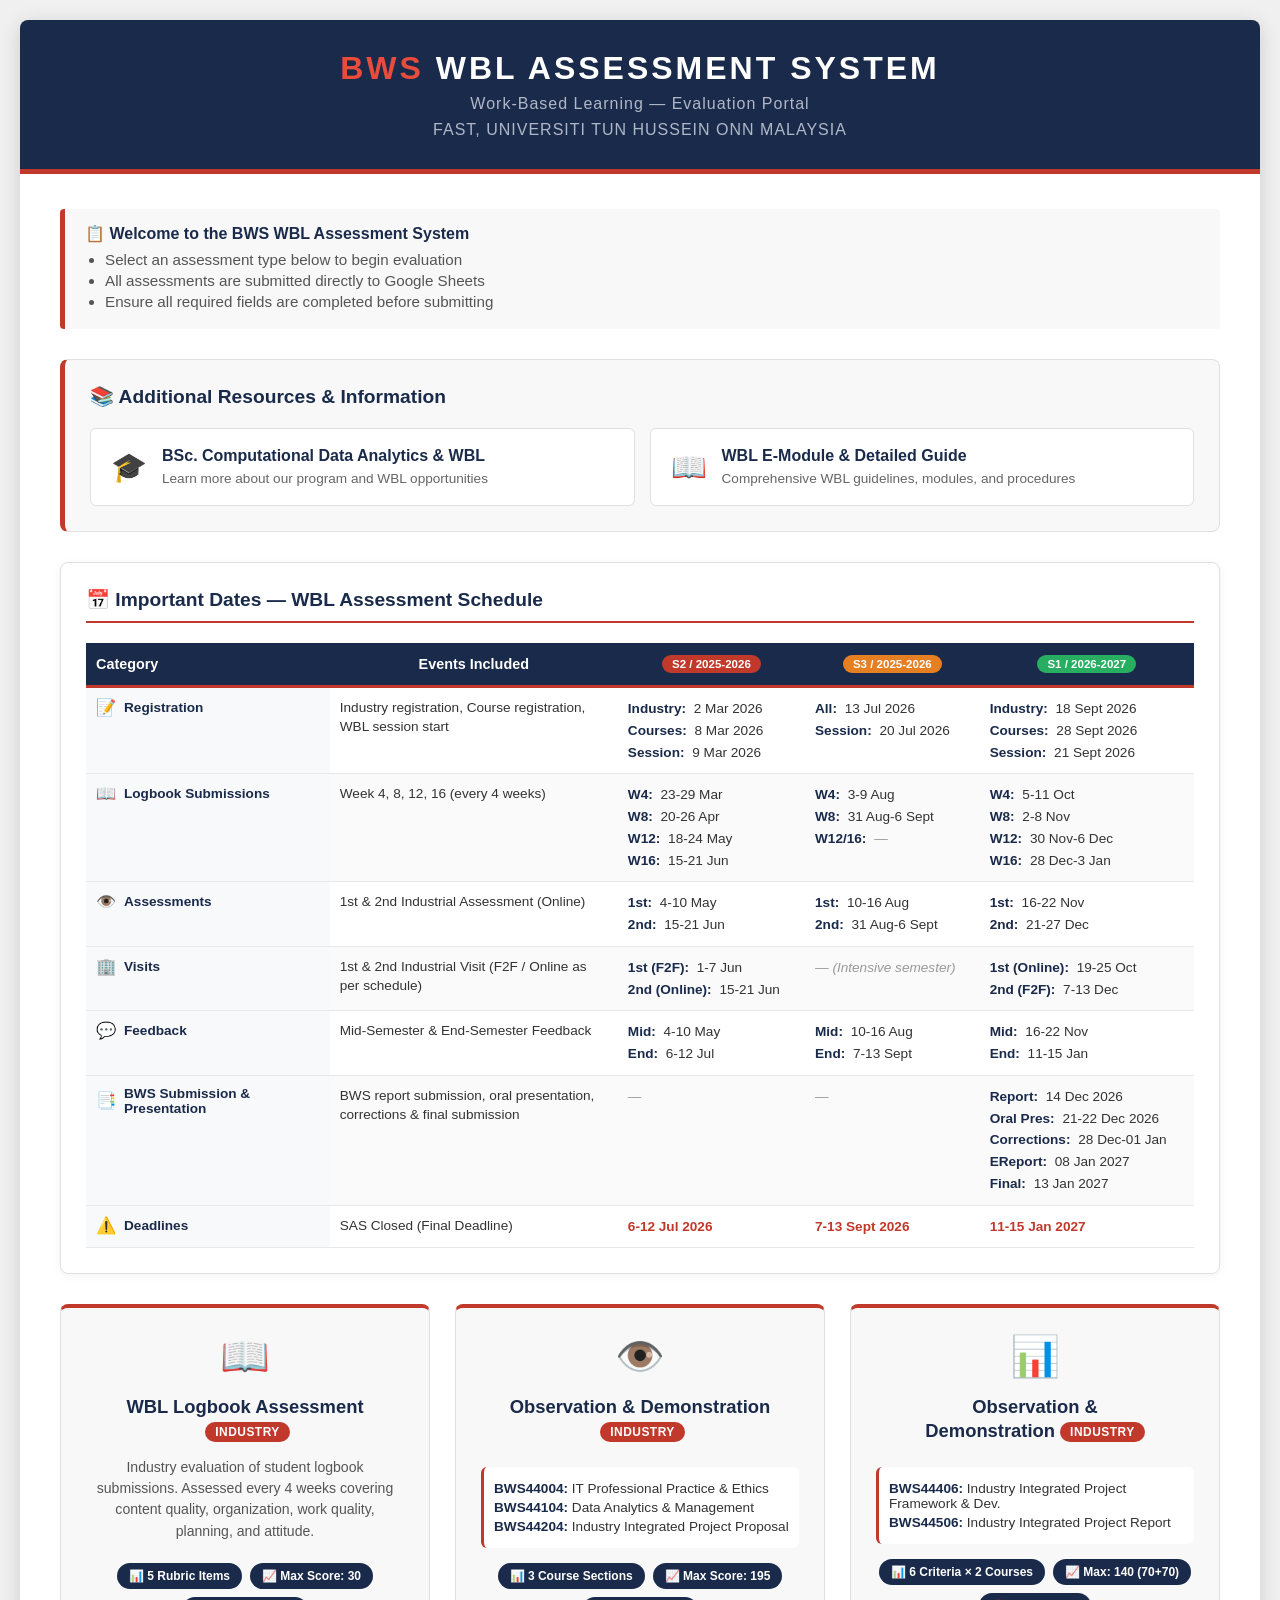
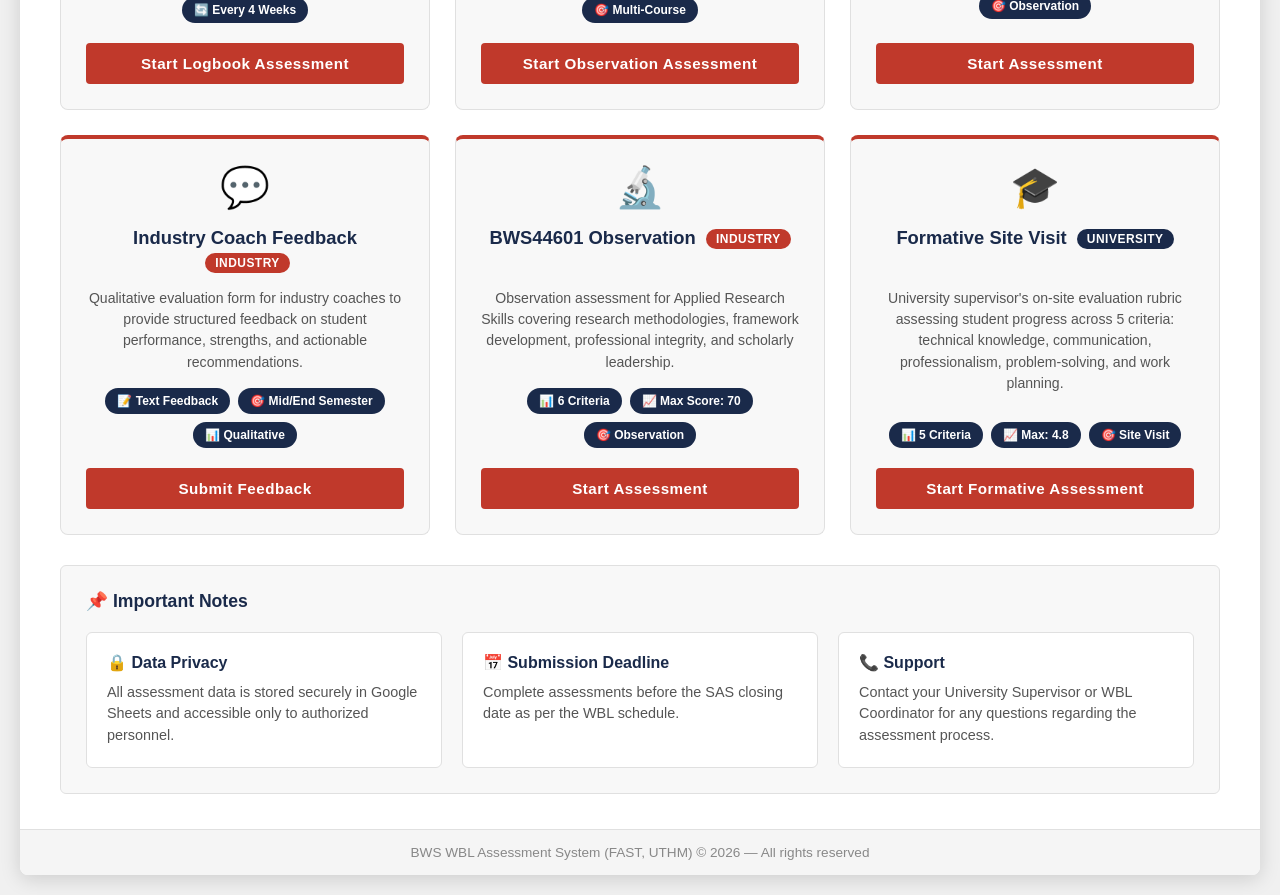
==== commit 2ca929b2: "Update index.html" ====
--- a/index.html
+++ b/index.html
@@ -601,7 +601,7 @@
                 <!-- Card 3: BWS44406 & BWS44506 -->
                 <div class="assessment-card">
                     <div class="card-icon">📊</div>
-                    <h2>BWS44406 & BWS44506 <span class="role-badge">INDUSTRY</span></h2>
+                    <h2>Observation & Demonstration<span class="role-badge">INDUSTRY</span></h2>
                     <div class="course-list">
                         <p><strong>BWS44406:</strong> Industry Integrated Project Framework & Dev.</p>
                         <p><strong>BWS44506:</strong> Industry Integrated Project Report</p>
@@ -686,4 +686,4 @@
         </div>
     </div>
 </body>
-</html>+</html>
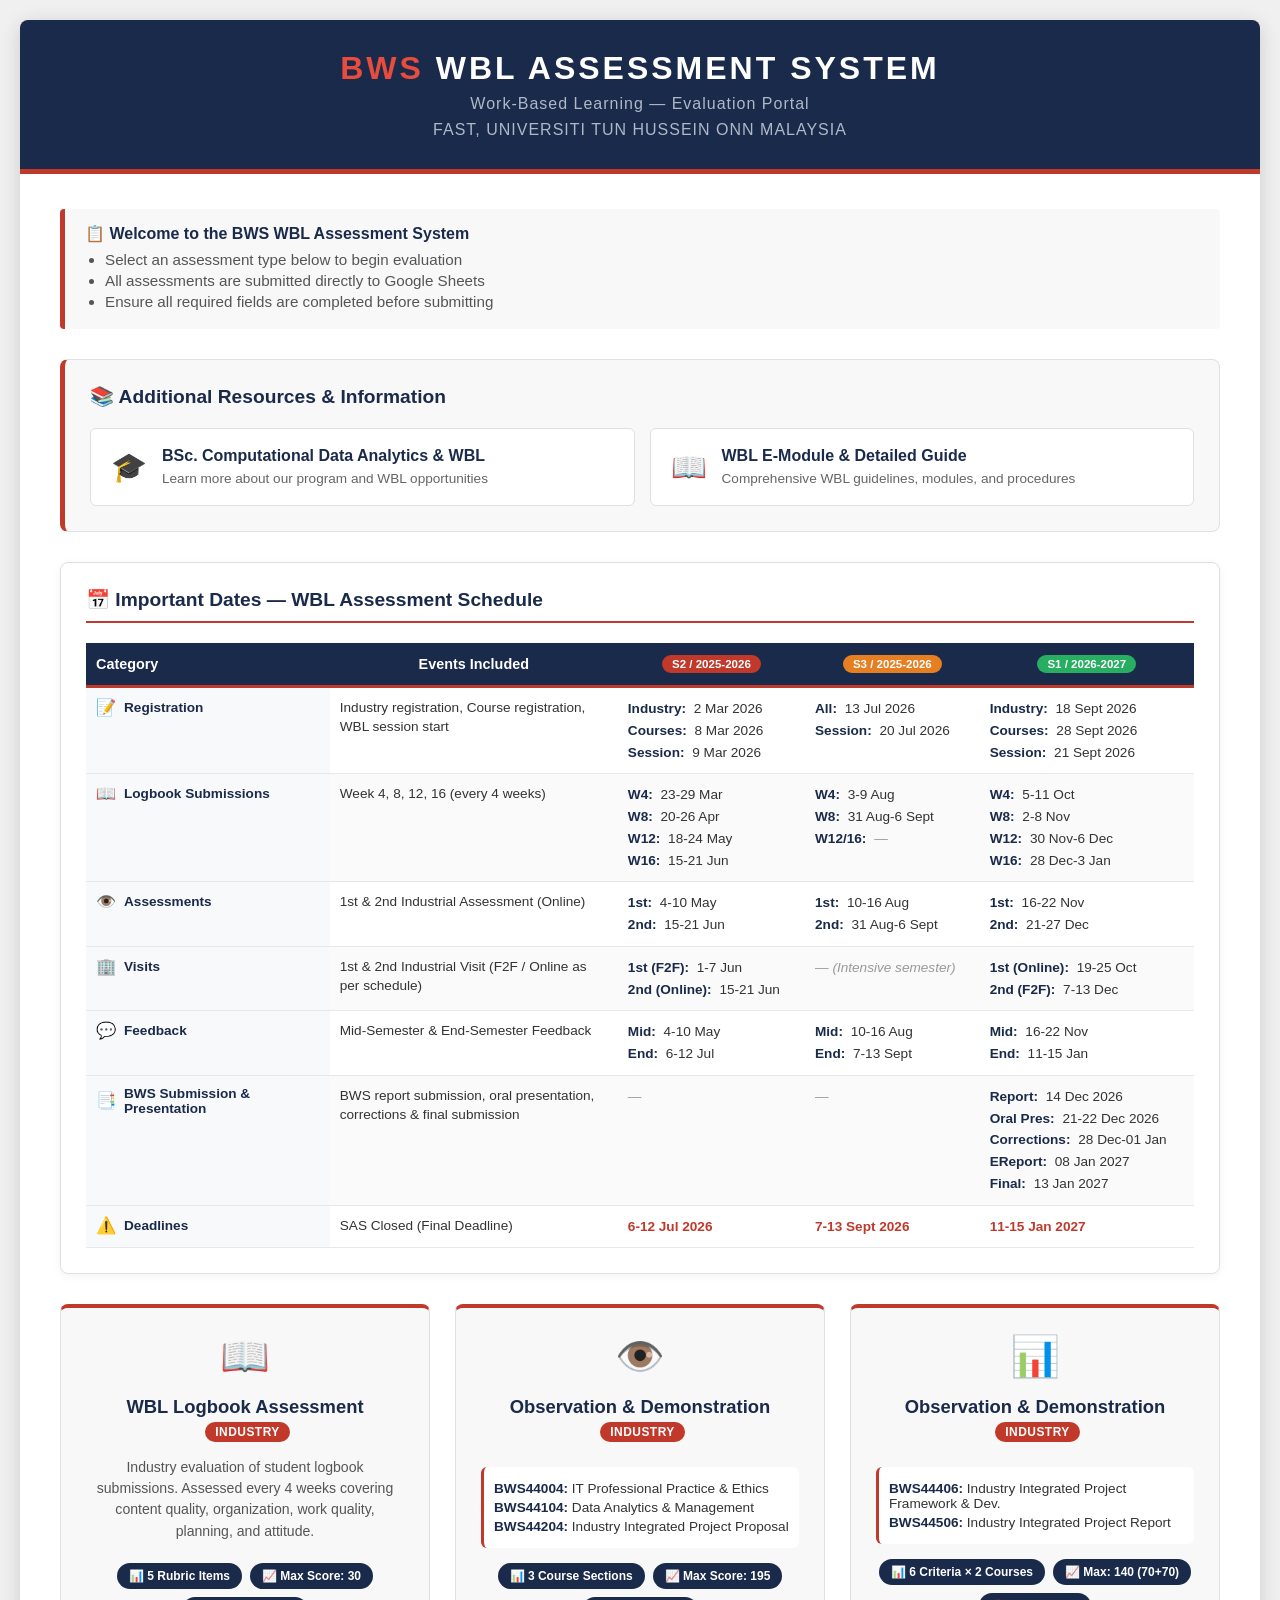
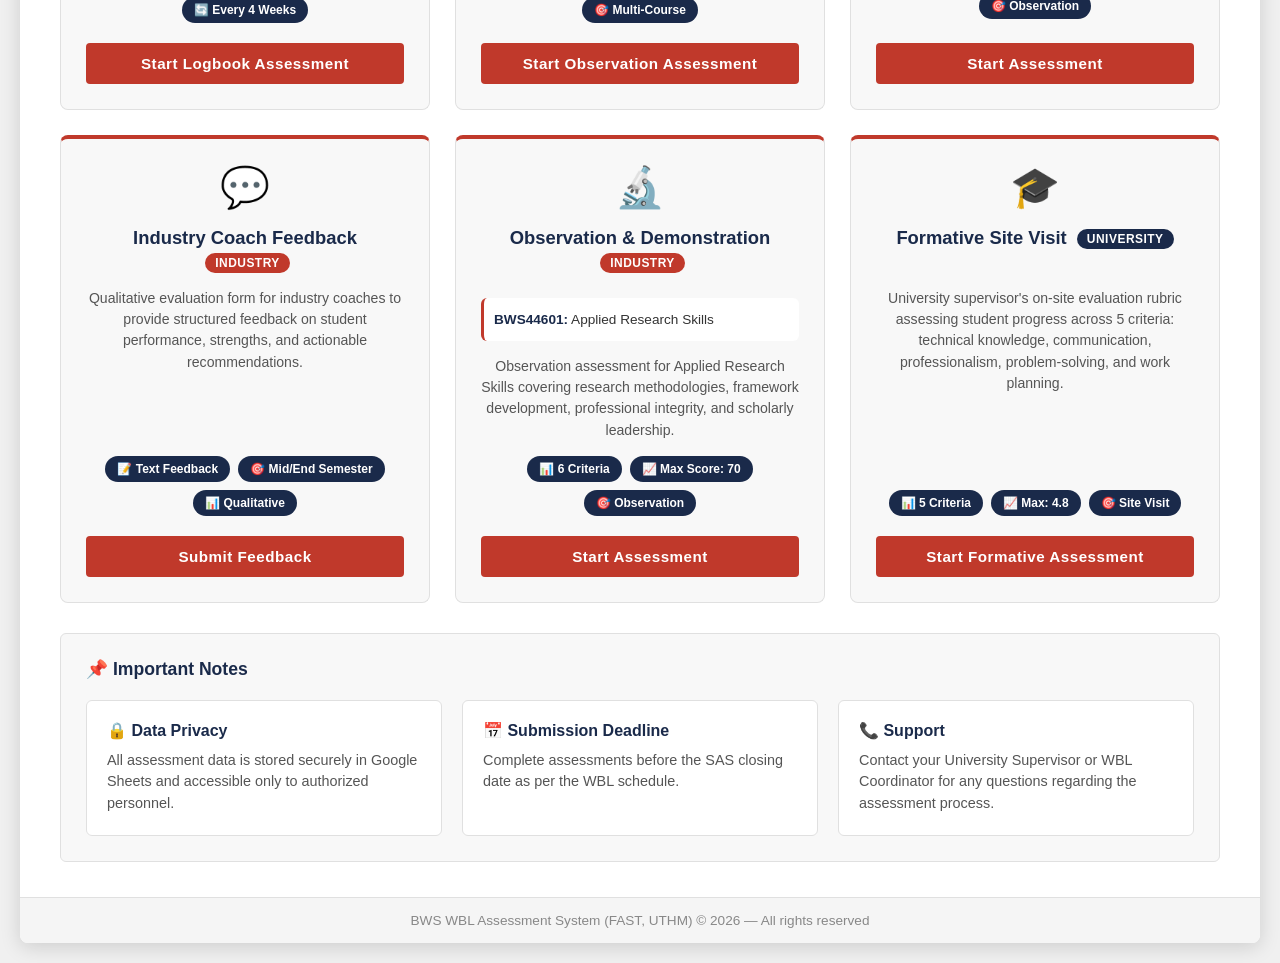
==== commit 31b6bf63: "Add files via upload" ====
--- a/index.html
+++ b/index.html
@@ -601,7 +601,7 @@
                 <!-- Card 3: BWS44406 & BWS44506 -->
                 <div class="assessment-card">
                     <div class="card-icon">📊</div>
-                    <h2>Observation & Demonstration<span class="role-badge">INDUSTRY</span></h2>
+                    <h2>Observation & Demonstration <span class="role-badge">INDUSTRY</span></h2>
                     <div class="course-list">
                         <p><strong>BWS44406:</strong> Industry Integrated Project Framework & Dev.</p>
                         <p><strong>BWS44506:</strong> Industry Integrated Project Report</p>
@@ -632,7 +632,10 @@
                 <!-- Card 5: BWS44601 Observation -->
                 <div class="assessment-card">
                     <div class="card-icon">🔬</div>
-                    <h2>BWS44601 Observation <span class="role-badge">INDUSTRY</span></h2>
+					<h2>Observation & Demonstration <span class="role-badge">INDUSTRY</span></h2>
+                    <div class="course-list">
+                        <p><strong>BWS44601:</strong> Applied Research Skills</p>
+                    </div>
                     <p class="card-description">
                         Observation assessment for Applied Research Skills covering research methodologies, framework development, professional integrity, and scholarly leadership.
                     </p>
@@ -686,4 +689,4 @@
         </div>
     </div>
 </body>
-</html>
+</html>
